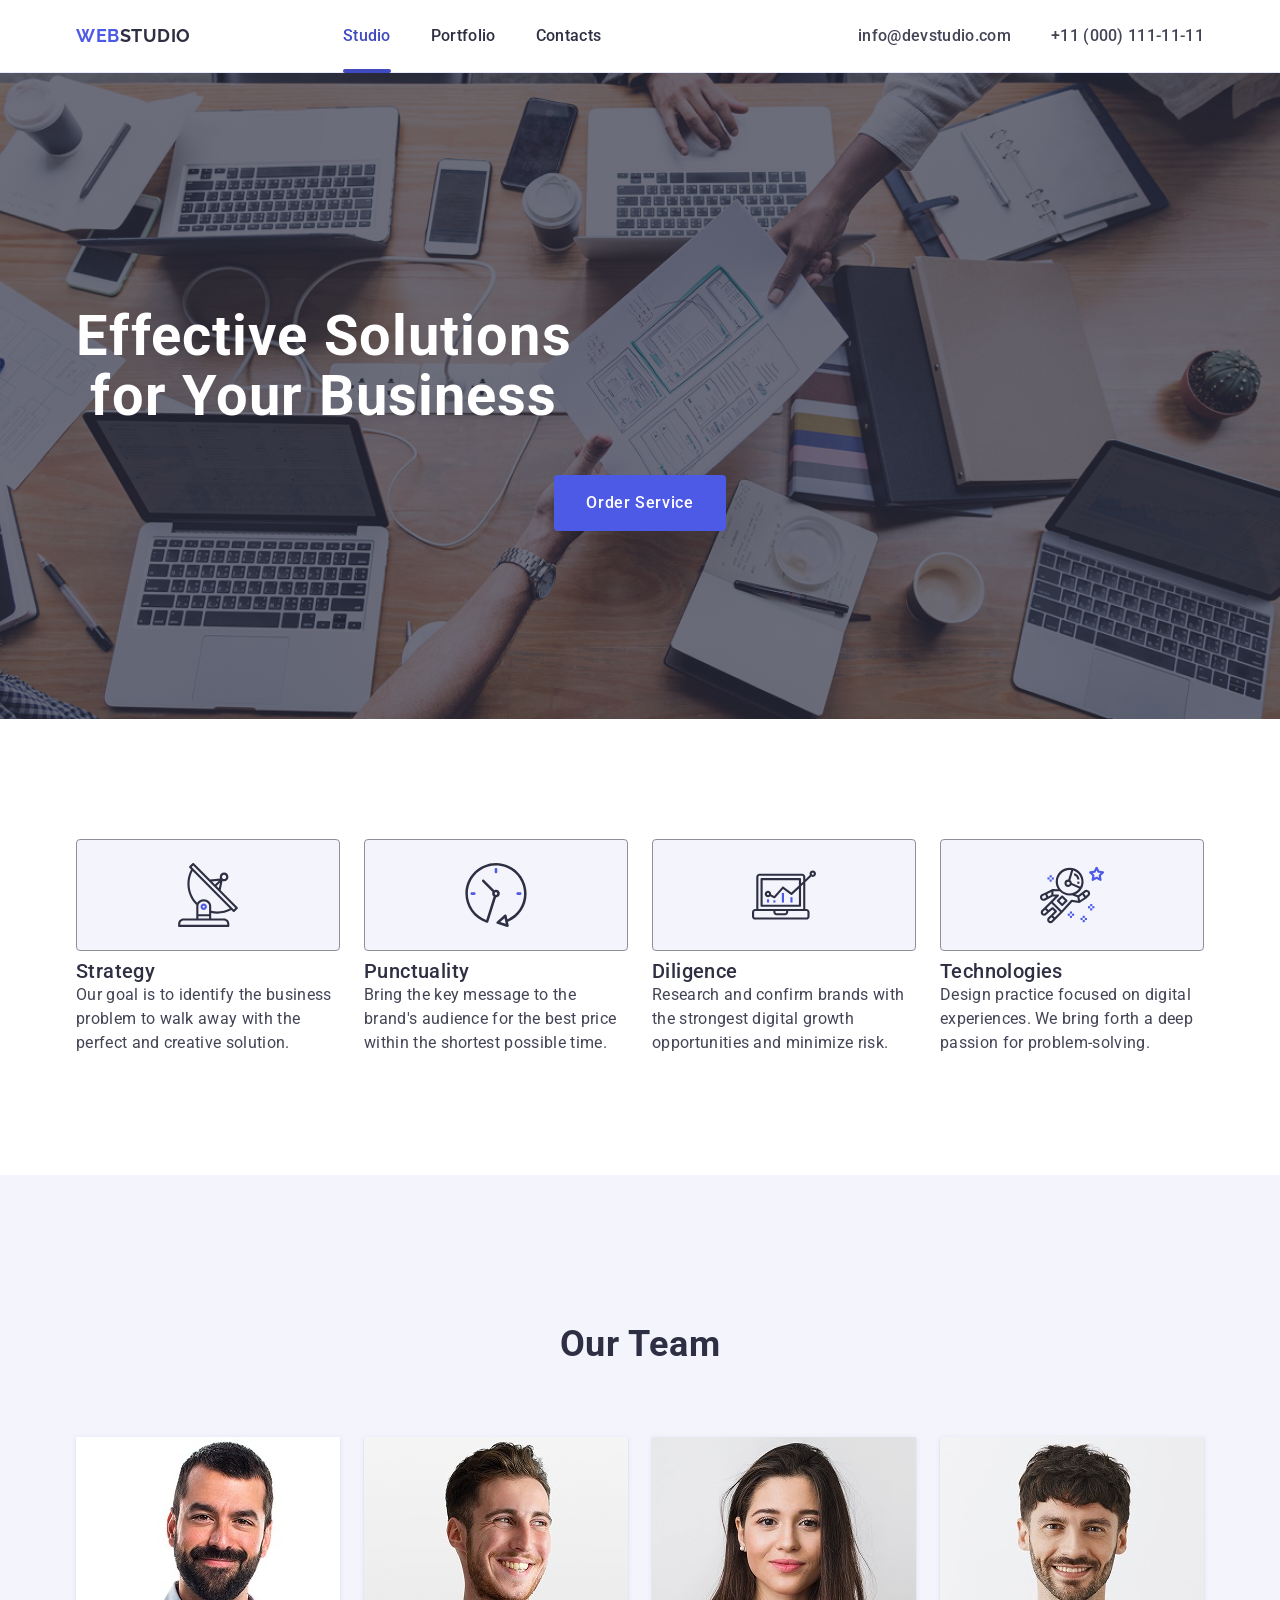
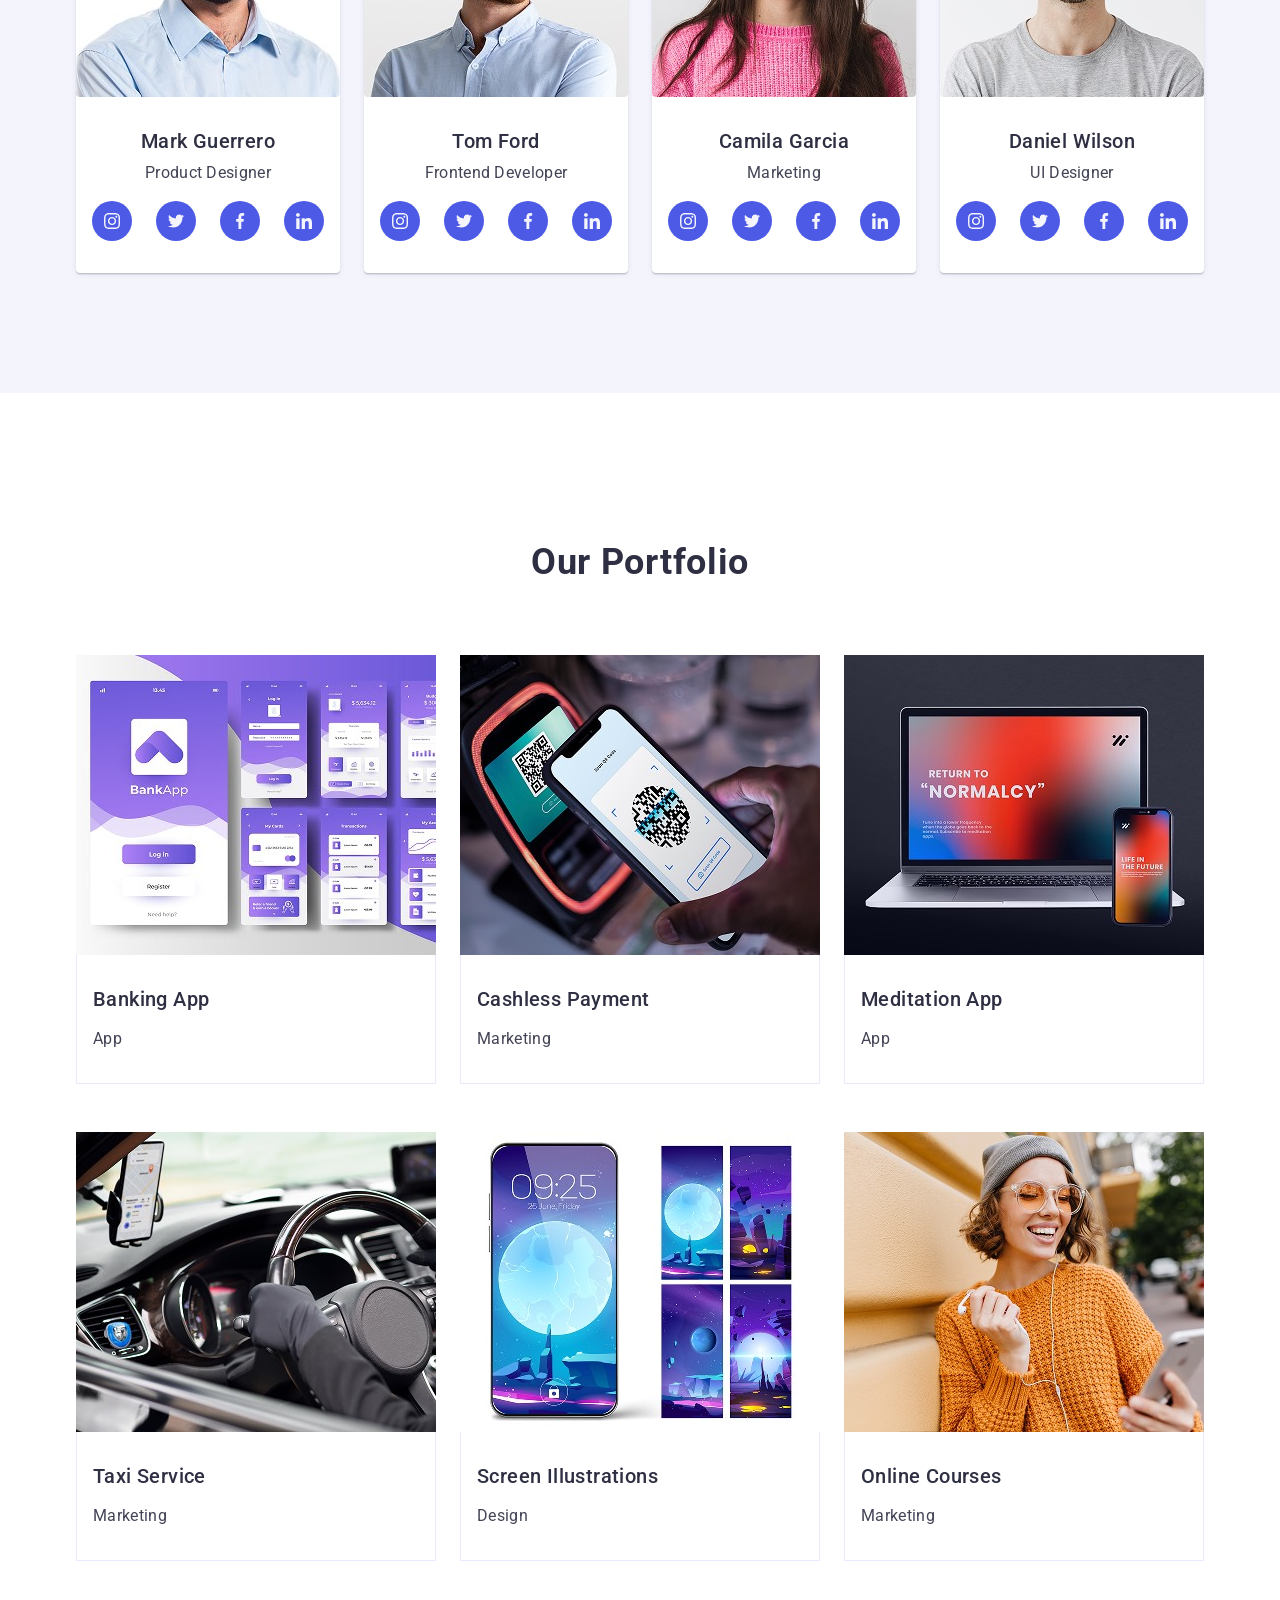
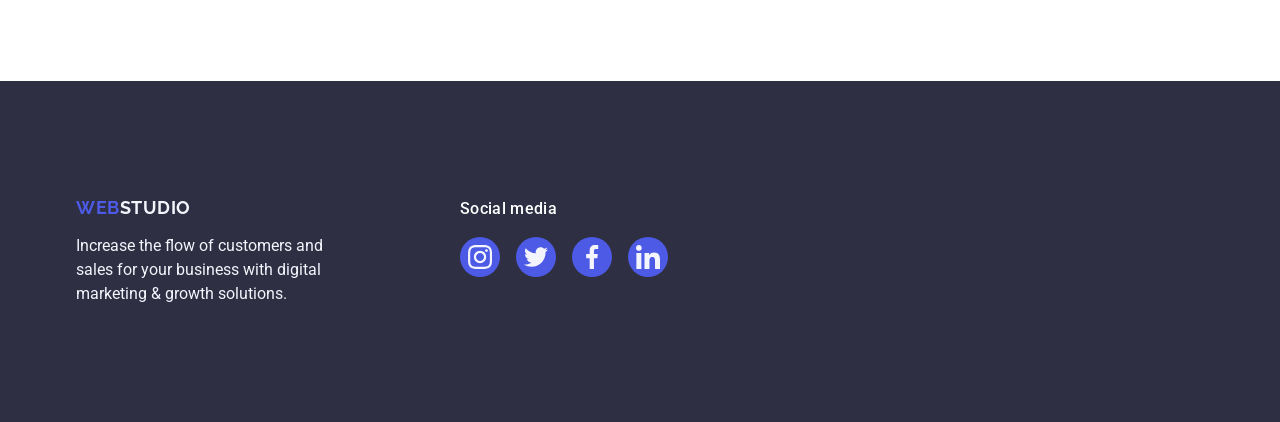
==== index.html @ 5e290912 "add icons" ====
<!DOCTYPE html>
<html lang="en">

<head>
    <meta charset="UTF-8">
    <meta name="viewport" content="width=device-width, initial-scale=1.0">
    <title>Web Studio</title>
    <link rel="preconnect" href="https://fonts.googleapis.com">
    <link rel="preconnect" href="https://fonts.gstatic.com" crossorigin>
    <link href="https://fonts.googleapis.com/css2?family=Raleway:wght@700&family=Roboto:wght@400;500;700&display=swap"
        rel="stylesheet">
    <link rel="stylesheet"
        href="https://cdnjs.cloudflare.com/ajax/libs/modern-normalize/2.0.0/modern-normalize.min.css" />
    <link rel="stylesheet" href="./css/styles.css">
</head>

<body>

    <header class="header">
        <div class="container">
            <nav class="nav">
                <a href="./index.html" class="logo">Web<span class="logo-span-dark">Studio</span></a>
                <ul class="nav-list">
                    <li><a href="./index.html" class="nav-link current">Studio</a></li>
                    <li><a href="#" class="nav-link">Portfolio</a></li>
                    <li><a href="#" class="nav-link">Contacts</a></li>
                </ul>
            </nav>
            <address class="contacts">
                <ul class="contacts-list">
                    <li><a href="mailto:info@devstudio.com" class="contacts-link">info@devstudio.com</a></li>
                    <li><a href="tel:+110001111111" class="contacts-link">+11 (000) 111-11-11</a></li>
                </ul>
            </address>
        </div>
    </header>

    <main>
        <!-- HERO -->
        <section class="hero">
            <div class="container">
                <h1 class="hero-title">Effective Solutions<br>for Your Business</h1>
                <button type="button" class="hero-button">Order Service</button>
            </div>
        </section>

        <!-- FEATURES -->
        <section class="features section">
            <div class="container">
                <h2 class="visually-hidden">Features</h2>
                <ul class="features-list">
                    <li class="features-item">
                        <div class="features-icon-box">
                            <svg class="features-icon" width="64" height="64">
                                <use href="./images/icons.svg#icon-antenna"></use>
                            </svg>
                        </div>
                    
                        <h3 class="feature-title">Strategy</h3>
                        <p class="feature-text">
                            Our goal is to identify the business problem to walk away with the perfect
                            and creative solution.
                        </p>
                    </li>
                    <li class="features-item">
                        <div class="features-icon-box">
                            <svg class="features-icon" width="64" height="64">
                                <use href="./images/icons.svg#icon-clock"></use>
                            </svg>
                        </div>
                        <h3 class="feature-title">Punctuality</h3>
                        <p class="feature-text">Bring the key message to the brand's audience for the best price within
                            the
                            shortest possible time.</p>
                    </li>
                    <li class="features-item">
                        <div class="features-icon-box">
                            <svg class="features-icon" width="64" height="64">
                                <use href="./images/icons.svg#icon-diagram"></use>
                            </svg>
                        </div>
                        <h3 class="feature-title">Diligence</h3>
                        <p class="feature-text">Research and confirm brands with the strongest digital growth
                            opportunities
                            and minimize risk.</p>
                    </li>
                    <li class="features-item">
                        <div class="features-icon-box">
                            <svg class="features-icon" width="64" height="64">
                                <use href="./images/icons.svg#icon-astronaut"></use>
                            </svg>
                        </div>
                        <h3 class="feature-title">Technologies</h3>
                        <p class="feature-text">Design practice focused on digital experiences. We bring forth a deep
                            passion for problem-solving.</p>
                    </li>
                </ul>
            </div>
        </section>

        <!-- TEAM -->
    <section class="team section">
        <div class="container">
            <h2 class="section-title">Our Team</h2>
    
            <ul class="team-list">
                <!-- 1 -->
                <li class="team-item">
                    <img src="./images/img.jpg1.jpg" alt="Mark Guerrero" width="264" class="team-image">
    
                    <div class="team-card-content">
                        <h3 class="feature-title">Mark Guerrero</h3>
                        <p class="feature-text">Product Designer</p>
    
                        <ul class="team-social">
                            <li class="team-social-item">
                                <a href="#" class="social-link">
                                    <svg width="16" height="16" class="social-icon">
                                        <use href="./images/icons.svg#icon-instagram"></use>
                                    </svg>
                                </a>
                            </li>
                            <li class="team-social-item">
                                <a href="#" class="social-link">
                                    <svg width="16" height="16" class="social-icon">
                                        <use href="./images/icons.svg#icon-twitter"></use>
                                    </svg>
                                </a>
                            </li>
                            <li class="team-social-item">
                                <a href="#" class="social-link">
                                    <svg width="16" height="16" class="social-icon">
                                        <use href="./images/icons.svg#icon-facebook"></use>
                                    </svg>
                                </a>
                            </li>
                            <li class="team-social-item">
                                <a href="#" class="social-link">
                                    <svg width="16" height="16" class="social-icon">
                                        <use href="./images/icons.svg#icon-linkedin"></use>
                                    </svg>
                                </a>
                            </li>
                        </ul>
                    </div>
                </li>
    
                <!-- 2 -->
                <li class="team-item">
                    <img src="./images/img.jpg2.jpg" alt="Tom Ford" width="264" class="team-image">
    
                    <div class="team-card-content">
                        <h3 class="feature-title">Tom Ford</h3>
                        <p class="feature-text">Frontend Developer</p>
    
                        <ul class="team-social">
                            <li class="team-social-item">
                                <a href="#" class="social-link">
                                    <svg width="16" height="16" class="social-icon">
                                        <use href="./images/icons.svg#icon-instagram"></use>
                                    </svg>
                                </a>
                            </li>
                            <li class="team-social-item">
                                <a href="#" class="social-link">
                                    <svg width="16" height="16" class="social-icon">
                                        <use href="./images/icons.svg#icon-twitter"></use>
                                    </svg>
                                </a>
                            </li>
                            <li class="team-social-item">
                                <a href="#" class="social-link">
                                    <svg width="16" height="16" class="social-icon">
                                        <use href="./images/icons.svg#icon-facebook"></use>
                                    </svg>
                                </a>
                            </li>
                            <li class="team-social-item">
                                <a href="#" class="social-link">
                                    <svg width="16" height="16" class="social-icon">
                                        <use href="./images/icons.svg#icon-linkedin"></use>
                                    </svg>
                                </a>
                            </li>
                        </ul>
                    </div>
                </li>
    
                <!-- 3 -->
                <li class="team-item">
                    <img src="./images/img.jpg3.jpg" alt="Camila Garcia" width="264" class="team-image">
    
                    <div class="team-card-content">
                        <h3 class="feature-title">Camila Garcia</h3>
                        <p class="feature-text">Marketing</p>
    
                        <ul class="team-social">
                            <li class="team-social-item">
                                <a href="#" class="social-link">
                                    <svg width="16" height="16" class="social-icon">
                                        <use href="./images/icons.svg#icon-instagram"></use>
                                    </svg>
                                </a>
                            </li>
                            <li class="team-social-item">
                                <a href="#" class="social-link">
                                    <svg width="16" height="16" class="social-icon">
                                        <use href="./images/icons.svg#icon-twitter"></use>
                                    </svg>
                                </a>
                            </li>
                            <li class="team-social-item">
                                <a href="#" class="social-link">
                                    <svg width="16" height="16" class="social-icon">
                                        <use href="./images/icons.svg#icon-facebook"></use>
                                    </svg>
                                </a>
                            </li>
                            <li class="team-social-item">
                                <a href="#" class="social-link">
                                    <svg width="16" height="16" class="social-icon">
                                        <use href="./images/icons.svg#icon-linkedin"></use>
                                    </svg>
                                </a>
                            </li>
                        </ul>
                    </div>
                </li>
    
                <!-- 4 -->
                <li class="team-item">
                    <img src="./images/img.jpg4.jpg" alt="Daniel Wilson" width="264" class="team-image">
    
                    <div class="team-card-content">
                        <h3 class="feature-title">Daniel Wilson</h3>
                        <p class="feature-text">UI Designer</p>
    
                        <ul class="team-social">
                            <li class="team-social-item">
                                <a href="#" class="social-link">
                                    <svg width="16" height="16" class="social-icon">
                                        <use href="./images/icons.svg#icon-instagram"></use>
                                    </svg>
                                </a>
                            </li>
                            <li class="team-social-item">
                                <a href="#" class="social-link">
                                    <svg width="16" height="16" class="social-icon">
                                        <use href="./images/icons.svg#icon-twitter"></use>
                                    </svg>
                                </a>
                            </li>
                            <li class="team-social-item">
                                <a href="#" class="social-link">
                                    <svg width="16" height="16" class="social-icon">
                                        <use href="./images/icons.svg#icon-facebook"></use>
                                    </svg>
                                </a>
                            </li>
                            <li class="team-social-item">
                                <a href="#" class="social-link">
                                    <svg width="16" height="16" class="social-icon">
                                        <use href="./images/icons.svg#icon-linkedin"></use>
                                    </svg>
                                </a>
                            </li>
                        </ul>
                    </div>
                </li>
    
            </ul>
        </div>
    </section>



        <!-- PORTFOLIO -->
        <section class="portfolio section">
            <div class="container">
                <h2 class="section-title">Our Portfolio</h2>
                <ul class="portfolio-list">
                    
                    <li class="portfolio-item">
                        <div class="portfolio-wrapper">
                            <img src="./images/portfolio1.jpg" alt="Banking App" width="360" height="300">
                            
                                <p class="overlay">
                                    14 Stylish and User-Friendly App Design Concepts · Task Manager App · Calorie Tracker App · Exotic Fruit
                                    Ecommerce App · Cloud Storage App
                                </p>
                            </div>
                        <div class="portfolio-card-content">
                            <h3 class="feature-title">Banking App</h3>
                            <p class="feature-text">App</p>
                        </div>
                    </li>

                    
                    <li class="portfolio-item">
                        <div class="portfolio-wrapper">
                            <img src="./images/portfolio2.jpg" alt="Cashless Payment" width="360" height="300">
                            <p class="overlay">
                                14 Stylish and User-Friendly App Design Concepts · Task Manager App · Calorie Tracker App · Exotic Fruit
                                Ecommerce App · Cloud Storage App
                            </p>
                            </div>
                        <div class="portfolio-card-content">
                            <h3 class="feature-title">Cashless Payment</h3>
                            <p class="feature-text">Marketing</p>
                        </div>
                    </li>

                    <li class="portfolio-item">
                        <div class="portfolio-wrapper">
                            <img src="./images/portfolio3.jpg" alt="Meditation App" width="360" height="300">
                            <p class="overlay">
                                14 Stylish and User-Friendly App Design Concepts · Task Manager App · Calorie Tracker App · Exotic Fruit
                                Ecommerce App · Cloud Storage App
                            </p>
                            </div>
                        <div class="portfolio-card-content">
                            <h3 class="feature-title">Meditation App</h3>
                            <p class="feature-text">App</p>
                        </div>
                    </li>


                    <li class="portfolio-item">
                        <div class="portfolio-wrapper">
                            <img src="./images/portfolio4.jpg" alt="Taxi Service" width="360" height="300">
                            <p class="overlay">
                                    14 Stylish and User-Friendly App Design Concepts · Task Manager App · Calorie Tracker App · Exotic Fruit
                                    Ecommerce App · Cloud Storage App
                                </p>
                            </div>
                        <div class="portfolio-card-content">
                            <h3 class="feature-title">Taxi Service</h3>
                            <p class="feature-text">Marketing</p>
                        </div>
                    </li>
                    
                    <li class="portfolio-item">
                        <div class="portfolio-wrapper">
                            <img src="./images/portfolio5.jpg" alt="Screen Illustrations" width="360" height="300">
                            <p class="overlay">
                                    14 Stylish and User-Friendly App Design Concepts · Task Manager App · Calorie Tracker App · Exotic Fruit
                                    Ecommerce App · Cloud Storage App
                                </p>
                            </div>
                        <div class="portfolio-card-content">
                            <h3 class="feature-title">Screen Illustrations</h3>
                            <p class="feature-text">Design</p>
                        </div>
                    </li>

                    <li class="portfolio-item">
                        <div class="portfolio-wrapper">
                            <img src="./images/portfolio6.jpg" alt="Online Courses" width="360" height="300">
                            <p class="overlay">
                                14 Stylish and User-Friendly App Design Concepts · Task Manager App · Calorie Tracker App · Exotic Fruit
                                Ecommerce App · Cloud Storage App
                            </p>
                            </div>
                        <div class="portfolio-card-content">
                            <h3 class="feature-title">Online Courses</h3>
                            <p class="feature-text">Marketing</p>
                        </div>
                    </li>
                </ul>
            </div>
        </section>
    </main>

<footer class="footer">
    <div class="container footer-container">

        <!-- Left block -->
        <div class="footer-left">
            <a href="./index.html" class="footer-logo">
                Web<span class="footer-logo-span">Studio</span>
            </a>
            <p class="footer-text">
                Increase the flow of customers and sales for your business with digital
                marketing & growth solutions.
            </p>
        </div>

        <!-- Right block -->
        <div class="footer-right">
            <p class="footer-social-title">Social media</p>
            <ul class="footer-social-list">
                <li class="footer-social-item">
                    <a href="#" class="footer-social-link">
                        <svg class="footer-social-icon" width="24" height="24">
                            <use href="./images/icons.svg#icon-instagram"></use>
                        </svg>
                    </a>
                </li>
                <li class="footer-social-item">
                    <a href="#" class="footer-social-link">
                        <svg class="footer-social-icon" width="24" height="24">
                            <use href="./images/icons.svg#icon-twitter"></use>
                        </svg>
                    </a>
                </li>
                <li class="footer-social-item">
                    <a href="#" class="footer-social-link">
                        <svg class="footer-social-icon" width="24" height="24">
                            <use href="./images/icons.svg#icon-facebook"></use>
                        </svg>
                    </a>
                </li>
                <li class="footer-social-item">
                    <a href="#" class="footer-social-link">
                        <svg class="footer-social-icon" width="24" height="24">
                            <use href="./images/icons.svg#icon-linkedin"></use>
                        </svg>
                    </a>
                </li>
            </ul>
        </div>

    </div>
</footer>

</body>

</html>
---- css/styles.css ----
body {
    font-family: "Roboto", sans-serif;
    color: #434455;
    background-color: #ffffff;
}

img {
    display: block;
}

/* ПАТТЕРН ДЛЯ ПРИХОВАННЯ */
.visually-hidden {
    position: absolute;
    width: 1px;
    height: 1px;
    margin: -1px;
    border: 0;
    padding: 0;
    white-space: nowrap;
    clip: rect(0 0 0 0);
    clip-path: inset(100%);
    overflow: hidden;
}

/* CONTAINER */
.container {
    max-width: 1158px;
    padding-left: 15px;
    padding-right: 15px;
    margin-left: auto;
    margin-right: auto;
}

/* HEADER */
.header {
    background-color: #ffffff;
    border-bottom: 1px solid #e7e9fc;
    box-shadow: 0 2px 1px 0 rgba(46, 47, 66, 0.08), 0 1px 1px 0 rgba(46, 47, 66, 0.16), 0 1px 6px 0 rgba(46, 47, 66, 0.08);

}

.header .container {
    display: flex;
    align-items: center;
}

.header .logo {
    margin-right: 76px;
}

/* Лого з меню */
.nav {
    display: flex;
    align-items: center;
    gap: 76px;
}

/* Меню */
.nav-list {
    display: flex;
    gap: 40px;
    list-style: none;
    margin: 0;
    padding: 0;
}


/* Контакти праворуч */
.contacts {
    margin-left: auto;
}

.contacts-list {
    display: flex;
    gap: 40px;
    list-style: none;
    margin: 0;
    padding: 0;
}

/* Посилання */
.nav-link,
.contacts-link {
    display: inline-block;
    padding: 24px 0;
    font-weight: 500;
    font-size: 16px;
    color: #2e2f42;
}

.contacts-link {
    color: #434455;
}

.nav-link:hover,
.nav-link:focus,
.contacts-link:hover,
.contacts-link:focus,
.nav-link.current {
    color: #404bbf;
}

/* FOOTER */
.footer {
    background-color: #2e2f42;
    padding: 100px 0;
}

.footer-container {
    display: flex;
    align-items: baseline;
}

/* LEFT BLOCK */
.footer-left {
    margin-right: 120px;
}

.footer-logo {
    font-family: "Raleway", sans-serif;
    font-weight: 700;
    font-size: 18px;
    line-height: 1.17;
    letter-spacing: 0.03em;
    text-transform: uppercase;
    color: #4d5ae5;
    text-decoration: none;
    display: inline-block;
    /*margin-bottom: 16px;*/
}

.footer-logo-span {
    color: #f4f4fd;
}

.footer-text {
    font-size: 16px;
    line-height: 1.5;
    color: #f4f4fd;
    max-width: 264px;
}

/* RIGHT BLOCK */
.footer-social-title {
    font-size: 16px;
    font-weight: 500;
    line-height: 1.5;
    letter-spacing: 0.02em;
    color: #ffffff;
    margin-bottom: 16px;
}

.footer-social-list {
    display: flex;
    gap: 16px;
    list-style: none;
    padding: 0;
    margin: 0;
}

.footer-social-item {
    width: 40px;
    height: 40px;
}

.footer-social-link {
    width: 100%;
    height: 100%;
    background-color: #4d5ae5;
    border-radius: 50%;
    display: flex;
    align-items: center;
    justify-content: center;
    transition: background-color 250ms cubic-bezier(0.4, 0, 0.2, 1);
}

.footer-social-link:hover,
.footer-social-link:focus {
    background-color: #31d0aa;
}

.footer-social-icon {
    fill: #f4f4fd;
}

/* LOGO */
.logo {
    font-family: "Raleway", sans-serif;
    font-weight: 700;
    font-size: 18px;
    line-height: 1.17;
    letter-spacing: 0.03em;
    text-transform: uppercase;
    color: #4d5ae5;
    text-decoration: none;
}

.logo-span-dark {
    color: #2e2f42;
}

.logo-span-light {
    color: #f4f4fd;
}

/* NAV */
.nav-link {
    font-weight: 500;
    font-size: 16px;
    line-height: 1.5;
    letter-spacing: 0.02em;
    color: #2e2f42;
    text-decoration: none;

    transition: color 250ms cubic-bezier(0.4, 0, 0.2, 1);
}

.nav-link.current{
position: relative;
}

.nav-link.current::after {
content: '';
position: absolute;
left: 0;
bottom: -1px;
width: 100%;
height: 4px;
border-radius: 2px;

background-color: #404BBF;
}


/* CONTACTS */
.contacts {
    font-style: normal;
}

.contacts-link {
    font-size: 16px;
    line-height: 1.5;
    letter-spacing: 0.02em;
    color: #434455;
    text-decoration: none;
    transition: color 250ms cubic-bezier(0.4, 0, 0.2, 1);
}

.contacts-link:hover,
.contacts-link:focus {
    color: #404bbf;
}

/* SECTION TITLES */
.section-title {
    font-size: 36px;
    line-height: 1.11;
    text-align: center;
    letter-spacing: 0.02em;
    text-transform: capitalize;
    color: #2e2f42;
}

/* TEAM */
.team {
    background-color: #f4f4fd;
}

.team-item {
    background-color: #ffffff;
}

/* HERO SECTION */
.hero {
    background-color: #2e2f42;

    max-width: 1440px;
    /* ✔️ обмеження фону */
    margin: 0 auto;
    /* ✔️ по центру */

    padding: 188px 0;

    background-image:
        linear-gradient(rgba(46, 47, 66, 0.7),
            rgba(46, 47, 66, 0.7)),
        url("../images/hero-bg.jpg/herobg.jpg");

    background-repeat: no-repeat;
    background-position: center;
    background-size: cover;

    text-align: center;
}


.hero-title {
    font-size: 56px;
    line-height: 1.07;
    letter-spacing: 0.02em;
    color: #ffffff;
    margin-bottom: 48px;
    max-width: 496px;
}

.hero-button {
    display: block;
    height: 56px;
    min-width: 169px;
    border-radius: 4px;
    margin-left: auto;
    margin-right: auto;
    align-items: flex-start;
    gap: 10px;
    padding: 16px 32px;
    background-color: #4d5ae5;
    color: #ffffff;
    font-family: "Roboto", sans-serif;
    font-weight: 500;
    font-size: 16px;
    line-height: 1.5;
    letter-spacing: 0.04em;
    border: none;
    cursor: pointer;
    /*transition: background-color 0.3s ease;   ??????*/ 
    transition:background-color 250ms cubic-bezier(0.4, 0, 0.2, 1);
}

.hero-button:hover,
.hero-button:focus {
    background-color: #404bbf;
}

/* FEATURES SECTION */
.features.section {
    padding-top: 120px;
    padding-bottom: 120px;
}

.features-list {
    display: flex;
    flex-wrap: wrap;
    gap: 24px;
    list-style: none;
    margin: 0;
    padding: 0;
}

/*
.features-list .features-item:first-child {
width: calc((100% - 72px)/4);
} 

.features-item {
    flex: 1 1 calc((100% - 90px)/4);
    box-sizing: border-box;
}
*/ 

.feature-title {
    font-weight: 500;
    font-size: 20px;
    line-height: 1.2;
    letter-spacing: 0.02em;
    color: #2e2f42;
    margin-bottom: 8px;
}

.feature-text {
    font-size: 16px;
    line-height: 1.5;
    letter-spacing: 0.02em;
    color: #434455;
}

.features-icon-box {
    width: 264px;
    height: 112px;

    display: flex;
    align-items: center;
    justify-content: center;

    margin-bottom: 8px;

    border-radius: 4px;
    border: 1px solid #8e8f99;
    background-color: #f4f4fd;
}

.features-icon {
    width: 64px;
    height: 64px;
    fill: currentColor;
}

.features-item {
    width: 264px;
}

/* TEAM SECTION */ 
.team.section {
    padding-top: 120px;
    padding-bottom: 120px;
    text-align: center;
    background-color: #f4f4fd;
}

.team .section-title {
    margin-bottom: 72px;
    /* від заголовка до карток */
}

/* Список командних карток */
.team-list {
    display: flex;
    flex-wrap: wrap;
    gap: 24px;
    /* відстань між картками */
    justify-content: center;
    list-style: none;
    margin: 0;
    padding: 0;
}

/* Окрема картка */
.team-item {
    display: inline-flex;
    flex-direction: column;
    justify-content: center;
    align-items: center;
    /* відстань до низу картки */
    background-color: #ffffff;
    border-radius: 0 0 4px 4px;
    box-sizing: border-box;
    box-shadow: 0px 2px 1px rgba(46, 47, 66, 0.08),
        0px 1px 1px rgba(46, 47, 66, 0.16),
        0px 1px 6px rgba(46, 47, 66, 0.08);
}

/* Фото */
.team-item img {
    display: block;
    width: 100%;
    border-radius: 0 0 4px 4px;
}

/* Контейнер тексту */
.team-card-content {
    display: flex;
    flex-direction: column;
    gap: 8px;
    /* від заголовка до тексту і тексту до іконок */
    text-align: center;
}

/* Заголовок картки */
.feature-title {
    font-size: 20px;
    font-weight: 500;
    line-height: 1.2;
    letter-spacing: 0.02em;
    color: #2e2f42;
    margin: 0;
}

/* Текст картки */
.feature-text {
    font-size: 16px;
    line-height: 1.5;
    color: #434455;
    margin: 0;
}

/* Соціальні іконки */
.team-social {
    display: flex;
    justify-content: center;
    gap: 24px;
    /* відстань між кружечками */
}

/* Кружечки з іконками */
.icon-circle {
    width: 40px;
    height: 40px;
    background-color: #4D5AE5;
    display: flex;
    justify-content: center;
    align-items: center;
    border-radius: 50%;
    transition: background-color 250ms cubic-bezier(0.4, 0, 0.2, 1);
}

.icon-circle svg {
    width: 16px;
    height: 16px;
    fill: #F4F4FD;
    transition: fill 250ms cubic-bezier(0.4, 0, 0.2, 1);
}

.social-icon:hover .icon-circle,
.social-icon:focus .icon-circle {
    background-color: #404BBF;
}
/*.social-icon:hover .icon-circle svg {
    fill: #F4F4FD;
}
    /* колір іконки при ховері */


/* PORTFOLIO SECTION */
.portfolio.section {
    padding-top: 120px;
    padding-bottom: 120px;
    text-align: center;
}

.portfolio.section .section-title {
    margin-bottom: 72px;
}

/* Список карток */
.portfolio-list {
    display: flex;
    flex-wrap: wrap;
    gap: 48px 24px;
    list-style: none;
    margin: 0;
    padding: 0;
    justify-content: flex-start;
}

/* Картка */
.portfolio-item {
    flex: 0 0 calc((100% - 48px) / 3);
    box-sizing: border-box;
    background-color: #ffffff;
    display: flex;
    flex-direction: column;
    transition: box-shadow 250ms cubic-bezier(0.4, 0, 0.2, 1);
}

.portfolio-item:hover {
    box-shadow: 0px 2px 1px rgba(46, 47, 66, 0.08),
        0px 1px 1px rgba(46, 47, 66, 0.16),
        0px 1px 6px rgba(46, 47, 66, 0.08);
}

/* Картинка всередині картки */
.portfolio-item img {
    width: 360px;
    height: 300px;
    display: block;
    flex-shrink: 0;
}


/* Контент під картинкою */
.portfolio-card-content {
    display: flex;
    flex-direction: column;
    justify-content: center;
    align-items: flex-start;
    padding: 32px 16px;
    gap: 8px;
    border-left: 1px solid #E7E9FC;
    border-right: 1px solid #E7E9FC;
    border-bottom: 1px solid #E7E9FC;
    background-color: white;
}

.portfolio-item .feature-title {
    margin-bottom: 8px;
}

.portfolio-item .feature-text {
    margin: 0;
    font-size: 16px;
    line-height: 1.5;
    color: #434455;
}

/* Обгортка картинки для overlay */
.portfolio-wrapper {
    position: relative;
    overflow: hidden;
}

/* Overlay поверх картинки */
.overlay {
    position: absolute;
    top: 0;
    left: 0;
    width: 100%;
    height: 100%;

    margin: 0;
   

    padding: 40px 32px;
    background-color: #4D5AE5;
    color: #F4F4FD;

    font-size: 16px;
    line-height: 1.5;
    letter-spacing: 0.02em;

    transform: translateY(100%);
    transition: transform 250ms cubic-bezier(0.4, 0, 0.2, 1);
}

/* Внутрішній текст overlay 
.overlay-text {
    padding: 40px 32px;
    color: #F4F4FD;
    font-size: 16px;
    line-height: 1.5;
    letter-spacing: 0.02em;
} */

/* Hover на картці - overlay виїжджає */
.portfolio-item:hover .overlay {
    transform: translateY(0);
}

/*
.footer a.logo {
    display: inline-block;
    margin-bottom: 16px;
}
    */
   /* ======================== */
/* ======================= */
/* TEAM SECTION */
.team.section {
    padding-top: 120px;
    padding-bottom: 120px;
    text-align: center;
}

.team .section-title {
    margin-bottom: 72px;
}

.team-list {
    display: flex;
    flex-wrap: wrap;
    gap: 24px;
    list-style: none;
    margin: 0;
    padding: 0;
    justify-content: center;
}

.team-item {
    flex: 1 1 calc((100% - 72px)/4);
    box-sizing: border-box;
    background-color: #ffffff;
    text-align: center;
    border-radius: 0 0 4px 4px;
    box-shadow:
        0px 1px 6px rgba(46, 47, 66, 0.08),
        0px 1px 1px rgba(46, 47, 66, 0.16),
        0px 2px 1px rgba(46, 47, 66, 0.08);
}

.team-card-content {
    padding-top: 32px;
    /* від фото до тексту */
    padding-bottom: 32px;
    /* від соцмереж до низу картки */
}

/* Контейнер для іконок соцмереж */
.team-social {
    display: flex;
    justify-content: center;
    gap: 24px;
    margin-top: 8px;
    /* від тексту до іконок */
    padding: 0;
    list-style: none;
}

/* Кружечки з іконками */
.social-link {
    width: 40px;
    height: 40px;
    background-color: #4D5AE5;
    display: flex;
    justify-content: center;
    align-items: center;
    border-radius: 50%;
    transition: background-color 250ms cubic-bezier(0.4, 0, 0.2, 1);
}

/* Hover/focus для кружечків */
.social-link:hover,
.social-link:focus {
    background-color: #404BBF;
}

/* Іконки всередині кружечків */
.social-icon {
    width: 16px;
    height: 16px;
    fill: #F4F4FD;
    transition: fill 250ms cubic-bezier(0.4, 0, 0.2, 1);
}
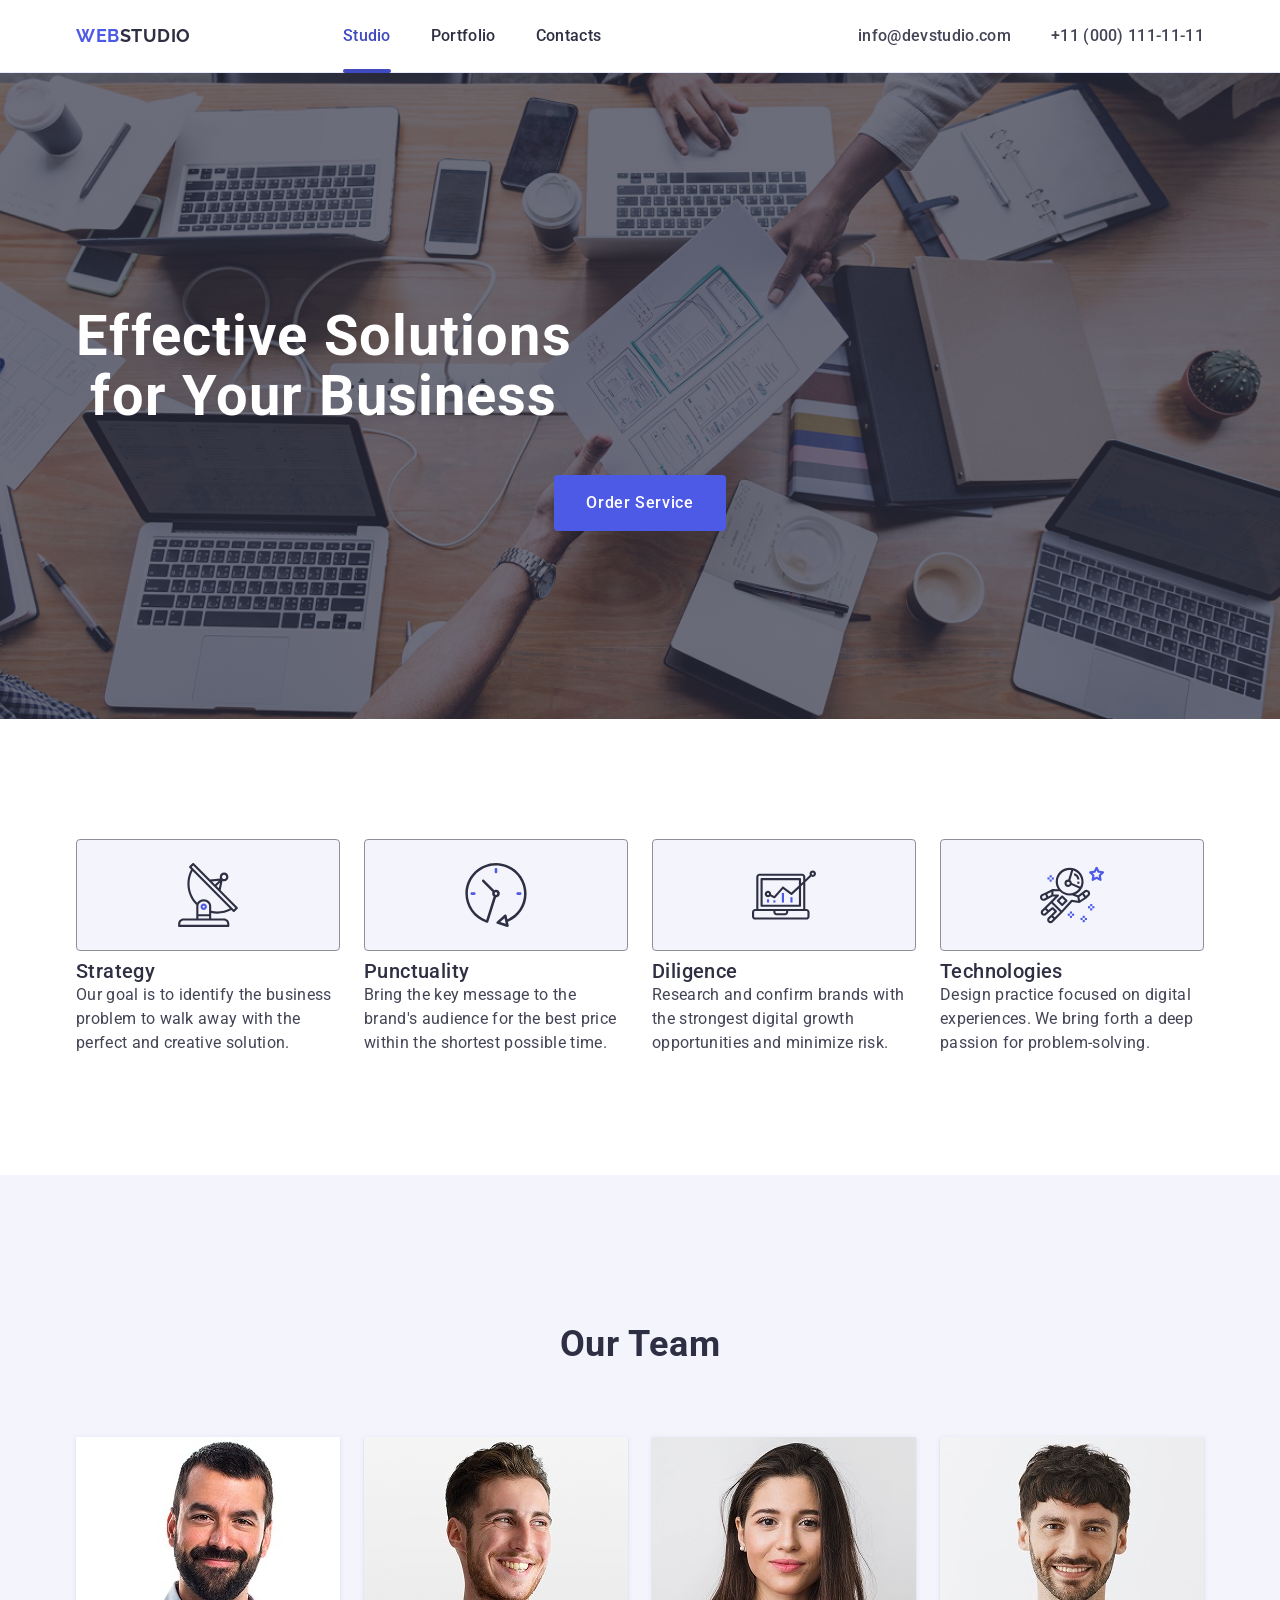
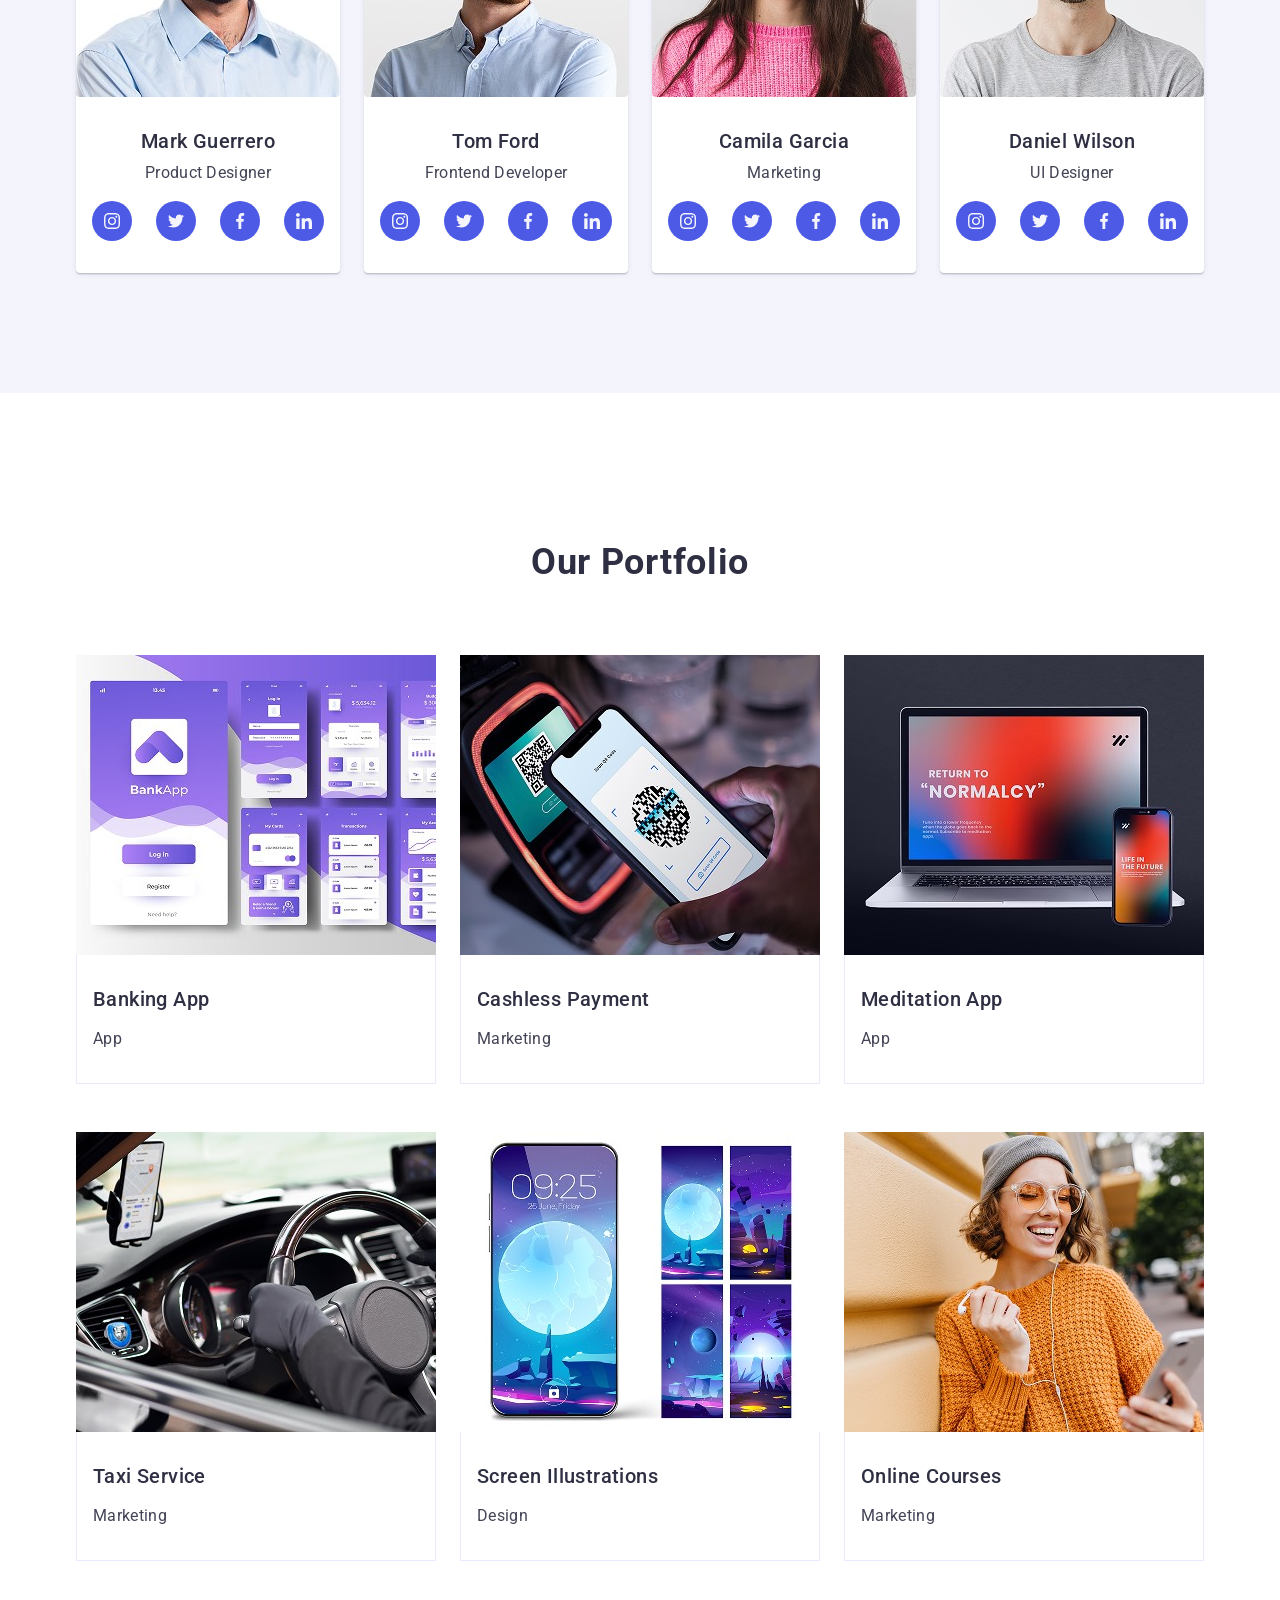
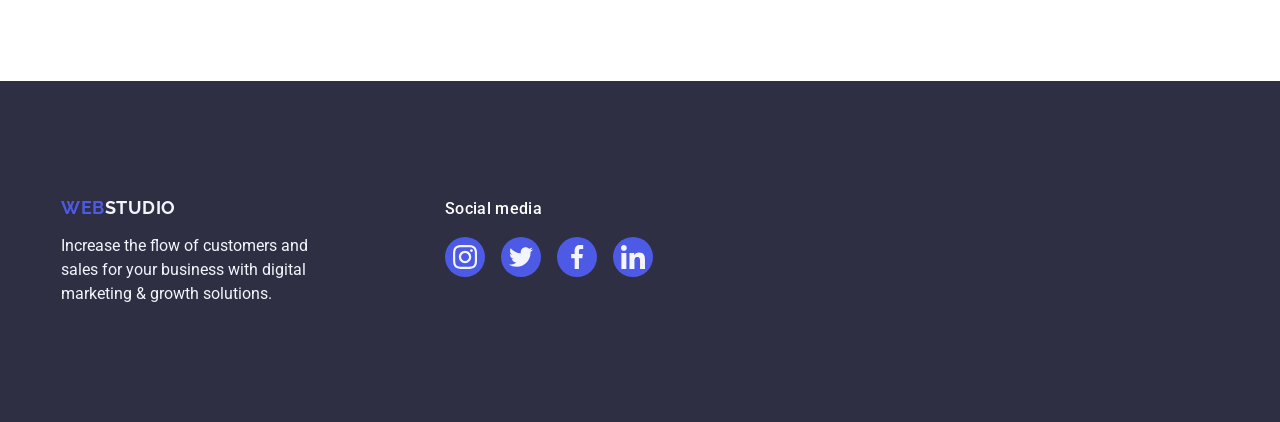
==== commit 728d7eac: "add icons" ====
--- a/index.html
+++ b/index.html
@@ -372,20 +372,19 @@
     </main>
 
 <footer class="footer">
-    <div class="container footer-container">
-
-        <!-- Left block -->
+    <div class="footer-container">
+
+        <!-- Лівий блок: логотип + параграф -->
         <div class="footer-left">
             <a href="./index.html" class="footer-logo">
                 Web<span class="footer-logo-span">Studio</span>
             </a>
             <p class="footer-text">
-                Increase the flow of customers and sales for your business with digital
-                marketing & growth solutions.
+                Increase the flow of customers and sales for your business with digital marketing & growth solutions.
             </p>
         </div>
 
-        <!-- Right block -->
+        <!-- Правий блок: соцмережі -->
         <div class="footer-right">
             <p class="footer-social-title">Social media</p>
             <ul class="footer-social-list">
--- a/css/styles.css
+++ b/css/styles.css
@@ -107,10 +107,16 @@
 }
 
 .footer-container {
+    max-width: 1158px;
+    
+    margin-left: auto;
+  
+    margin-right: auto;
+
     display: flex;
     align-items: baseline;
-}
-
+    
+}
 /* LEFT BLOCK */
 .footer-left {
     margin-right: 120px;
@@ -138,6 +144,8 @@
     line-height: 1.5;
     color: #f4f4fd;
     max-width: 264px;
+    margin-bottom: 16px;
+    
 }
 
 /* RIGHT BLOCK */
@@ -181,6 +189,10 @@
 
 .footer-social-icon {
     fill: #f4f4fd;
+}
+.footer-text-wrapper {
+    margin-bottom: 16px;
+    /* відступ між параграфом і нижнім краєм блоку */
 }
 
 /* LOGO */
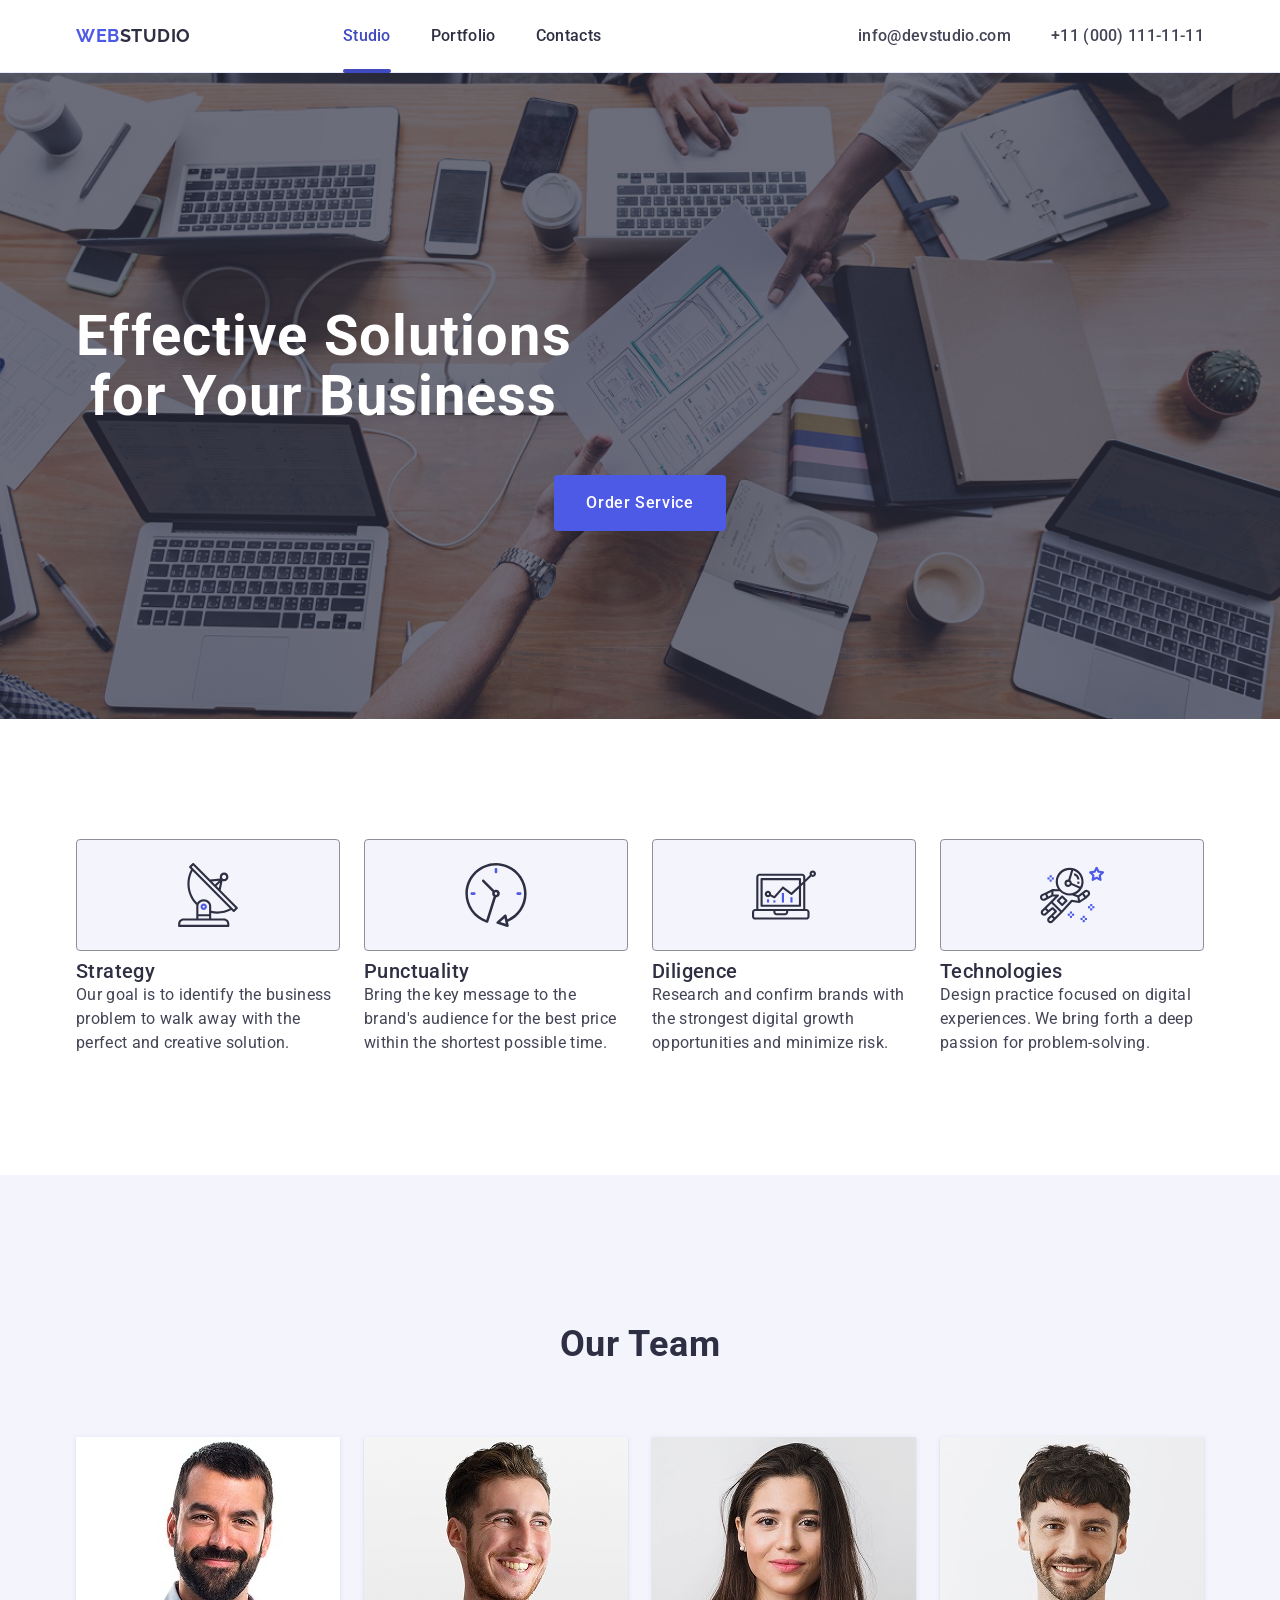
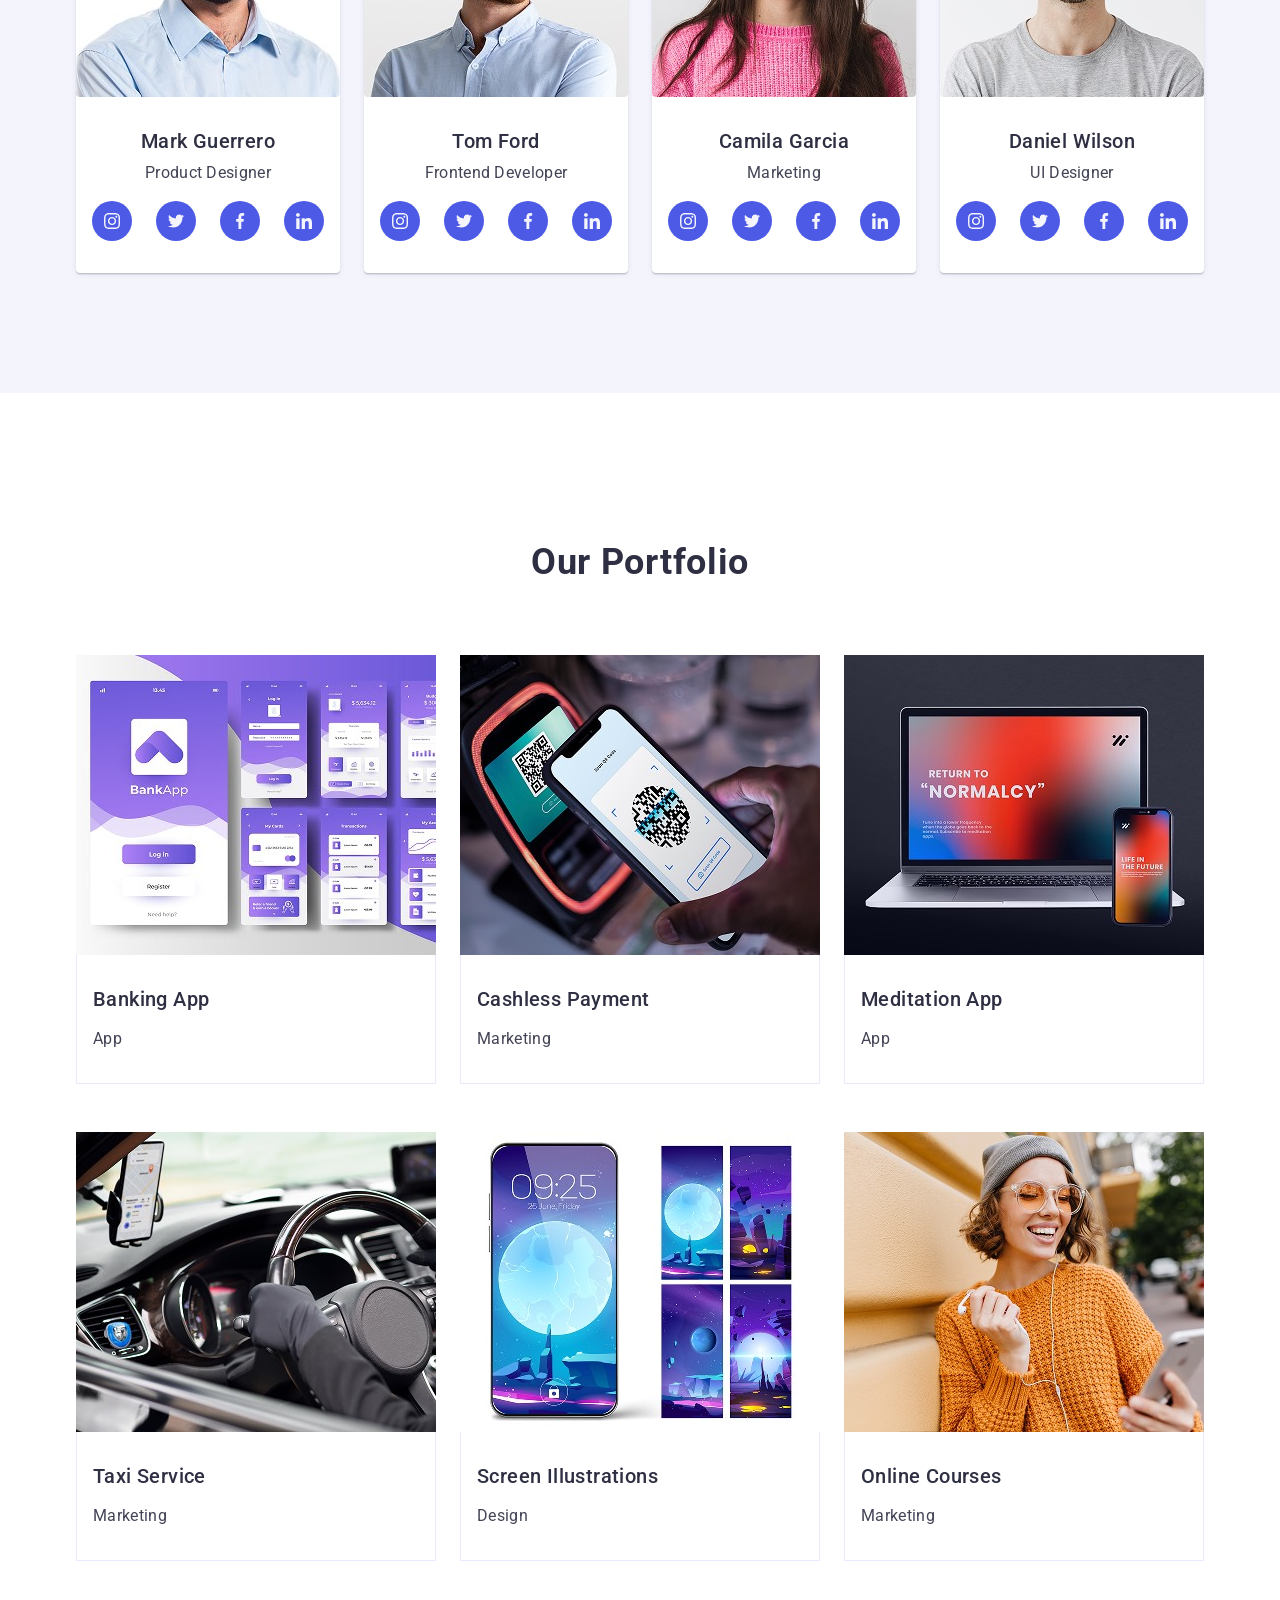
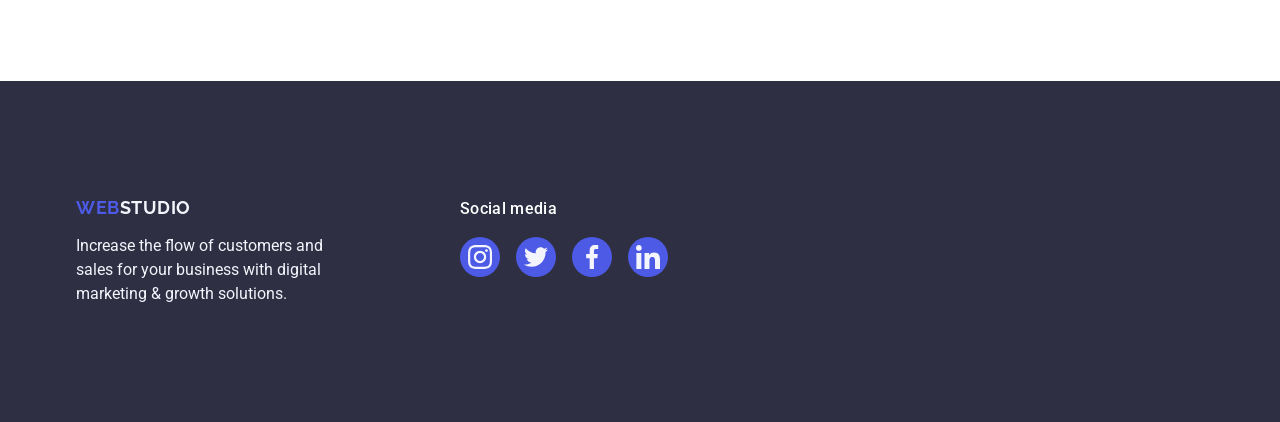
==== commit 79fc51c8: "add icons" ====
--- a/index.html
+++ b/index.html
@@ -372,53 +372,33 @@
     </main>
 
 <footer class="footer">
-    <div class="footer-container">
-
-        <!-- Лівий блок: логотип + параграф -->
-        <div class="footer-left">
-            <a href="./index.html" class="footer-logo">
-                Web<span class="footer-logo-span">Studio</span>
-            </a>
-            <p class="footer-text">
-                Increase the flow of customers and sales for your business with digital marketing & growth solutions.
-            </p>
-        </div>
-
-        <!-- Правий блок: соцмережі -->
+    <div class="container footer-container"> <!-- Left block -->
+        <div class="footer-left"> <a href="./index.html" class="footer-logo"> Web<span
+                    class="footer-logo-span">Studio</span> </a>
+            <p class="footer-text"> Increase the flow of customers and sales for your business with digital marketing &
+                growth solutions. </p>
+        </div> <!-- Right block -->
         <div class="footer-right">
             <p class="footer-social-title">Social media</p>
             <ul class="footer-social-list">
-                <li class="footer-social-item">
-                    <a href="#" class="footer-social-link">
-                        <svg class="footer-social-icon" width="24" height="24">
+                <li class="footer-social-item"> <a href="#" class="footer-social-link"> <svg class="footer-social-icon"
+                            width="24" height="24">
                             <use href="./images/icons.svg#icon-instagram"></use>
-                        </svg>
-                    </a>
-                </li>
-                <li class="footer-social-item">
-                    <a href="#" class="footer-social-link">
-                        <svg class="footer-social-icon" width="24" height="24">
+                        </svg> </a> </li>
+                <li class="footer-social-item"> <a href="#" class="footer-social-link"> <svg class="footer-social-icon"
+                            width="24" height="24">
                             <use href="./images/icons.svg#icon-twitter"></use>
-                        </svg>
-                    </a>
-                </li>
-                <li class="footer-social-item">
-                    <a href="#" class="footer-social-link">
-                        <svg class="footer-social-icon" width="24" height="24">
+                        </svg> </a> </li>
+                <li class="footer-social-item"> <a href="#" class="footer-social-link"> <svg class="footer-social-icon"
+                            width="24" height="24">
                             <use href="./images/icons.svg#icon-facebook"></use>
-                        </svg>
-                    </a>
-                </li>
-                <li class="footer-social-item">
-                    <a href="#" class="footer-social-link">
-                        <svg class="footer-social-icon" width="24" height="24">
+                        </svg> </a> </li>
+                <li class="footer-social-item"> <a href="#" class="footer-social-link"> <svg class="footer-social-icon"
+                            width="24" height="24">
                             <use href="./images/icons.svg#icon-linkedin"></use>
-                        </svg>
-                    </a>
-                </li>
+                        </svg> </a> </li>
             </ul>
         </div>
-
     </div>
 </footer>
 
--- a/css/styles.css
+++ b/css/styles.css
@@ -36,7 +36,6 @@
     background-color: #ffffff;
     border-bottom: 1px solid #e7e9fc;
     box-shadow: 0 2px 1px 0 rgba(46, 47, 66, 0.08), 0 1px 1px 0 rgba(46, 47, 66, 0.16), 0 1px 6px 0 rgba(46, 47, 66, 0.08);
-
 }
 
 .header .container {
@@ -63,7 +62,6 @@
     margin: 0;
     padding: 0;
 }
-
 
 /* Контакти праворуч */
 .contacts {
@@ -107,16 +105,10 @@
 }
 
 .footer-container {
-    max-width: 1158px;
-    
-    margin-left: auto;
-  
-    margin-right: auto;
-
     display: flex;
     align-items: baseline;
-    
-}
+}
+
 /* LEFT BLOCK */
 .footer-left {
     margin-right: 120px;
@@ -144,8 +136,6 @@
     line-height: 1.5;
     color: #f4f4fd;
     max-width: 264px;
-    margin-bottom: 16px;
-    
 }
 
 /* RIGHT BLOCK */
@@ -189,10 +179,6 @@
 
 .footer-social-icon {
     fill: #f4f4fd;
-}
-.footer-text-wrapper {
-    margin-bottom: 16px;
-    /* відступ між параграфом і нижнім краєм блоку */
 }
 
 /* LOGO */
@@ -223,26 +209,23 @@
     letter-spacing: 0.02em;
     color: #2e2f42;
     text-decoration: none;
-
     transition: color 250ms cubic-bezier(0.4, 0, 0.2, 1);
 }
 
-.nav-link.current{
-position: relative;
+.nav-link.current {
+    position: relative;
 }
 
 .nav-link.current::after {
-content: '';
-position: absolute;
-left: 0;
-bottom: -1px;
-width: 100%;
-height: 4px;
-border-radius: 2px;
-
-background-color: #404BBF;
-}
-
+    content: '';
+    position: absolute;
+    left: 0;
+    bottom: -1px;
+    width: 100%;
+    height: 4px;
+    border-radius: 2px;
+    background-color: #404BBF;
+}
 
 /* CONTACTS */
 .contacts {
@@ -285,26 +268,17 @@
 /* HERO SECTION */
 .hero {
     background-color: #2e2f42;
-
     max-width: 1440px;
     /* ✔️ обмеження фону */
     margin: 0 auto;
     /* ✔️ по центру */
-
     padding: 188px 0;
-
-    background-image:
-        linear-gradient(rgba(46, 47, 66, 0.7),
-            rgba(46, 47, 66, 0.7)),
-        url("../images/hero-bg.jpg/herobg.jpg");
-
+    background-image: linear-gradient(rgba(46, 47, 66, 0.7), rgba(46, 47, 66, 0.7)), url("../images/hero-bg.jpg/herobg.jpg");
     background-repeat: no-repeat;
     background-position: center;
     background-size: cover;
-
     text-align: center;
 }
-
 
 .hero-title {
     font-size: 56px;
@@ -334,8 +308,8 @@
     letter-spacing: 0.04em;
     border: none;
     cursor: pointer;
-    /*transition: background-color 0.3s ease;   ??????*/ 
-    transition:background-color 250ms cubic-bezier(0.4, 0, 0.2, 1);
+    /*transition: background-color 0.3s ease; ??????*/
+    transition: background-color 250ms cubic-bezier(0.4, 0, 0.2, 1);
 }
 
 .hero-button:hover,
@@ -358,17 +332,7 @@
     padding: 0;
 }
 
-/*
-.features-list .features-item:first-child {
-width: calc((100% - 72px)/4);
-} 
-
-.features-item {
-    flex: 1 1 calc((100% - 90px)/4);
-    box-sizing: border-box;
-}
-*/ 
-
+/* .features-list .features-item:first-child { width: calc((100% - 72px)/4); } .features-item { flex: 1 1 calc((100% - 90px)/4); box-sizing: border-box; } */
 .feature-title {
     font-weight: 500;
     font-size: 20px;
@@ -388,13 +352,10 @@
 .features-icon-box {
     width: 264px;
     height: 112px;
-
     display: flex;
     align-items: center;
     justify-content: center;
-
     margin-bottom: 8px;
-
     border-radius: 4px;
     border: 1px solid #8e8f99;
     background-color: #f4f4fd;
@@ -410,7 +371,7 @@
     width: 264px;
 }
 
-/* TEAM SECTION */ 
+/* TEAM SECTION */
 .team.section {
     padding-top: 120px;
     padding-bottom: 120px;
@@ -445,9 +406,7 @@
     background-color: #ffffff;
     border-radius: 0 0 4px 4px;
     box-sizing: border-box;
-    box-shadow: 0px 2px 1px rgba(46, 47, 66, 0.08),
-        0px 1px 1px rgba(46, 47, 66, 0.16),
-        0px 1px 6px rgba(46, 47, 66, 0.08);
+    box-shadow: 0px 2px 1px rgba(46, 47, 66, 0.08), 0px 1px 1px rgba(46, 47, 66, 0.16), 0px 1px 6px rgba(46, 47, 66, 0.08);
 }
 
 /* Фото */
@@ -515,12 +474,8 @@
 .social-icon:focus .icon-circle {
     background-color: #404BBF;
 }
-/*.social-icon:hover .icon-circle svg {
-    fill: #F4F4FD;
-}
-    /* колір іконки при ховері */
-
-
+
+/*.social-icon:hover .icon-circle svg { fill: #F4F4FD; } /* колір іконки при ховері */
 /* PORTFOLIO SECTION */
 .portfolio.section {
     padding-top: 120px;
@@ -554,9 +509,7 @@
 }
 
 .portfolio-item:hover {
-    box-shadow: 0px 2px 1px rgba(46, 47, 66, 0.08),
-        0px 1px 1px rgba(46, 47, 66, 0.16),
-        0px 1px 6px rgba(46, 47, 66, 0.08);
+    box-shadow: 0px 2px 1px rgba(46, 47, 66, 0.08), 0px 1px 1px rgba(46, 47, 66, 0.16), 0px 1px 6px rgba(46, 47, 66, 0.08);
 }
 
 /* Картинка всередині картки */
@@ -566,7 +519,6 @@
     display: block;
     flex-shrink: 0;
 }
-
 
 /* Контент під картинкою */
 .portfolio-card-content {
@@ -606,43 +558,25 @@
     left: 0;
     width: 100%;
     height: 100%;
-
-    margin: 0;
-   
-
+    margin: 0;
     padding: 40px 32px;
     background-color: #4D5AE5;
     color: #F4F4FD;
-
-    font-size: 16px;
-    line-height: 1.5;
-    letter-spacing: 0.02em;
-
+    font-size: 16px;
+    line-height: 1.5;
+    letter-spacing: 0.02em;
     transform: translateY(100%);
     transition: transform 250ms cubic-bezier(0.4, 0, 0.2, 1);
 }
 
-/* Внутрішній текст overlay 
-.overlay-text {
-    padding: 40px 32px;
-    color: #F4F4FD;
-    font-size: 16px;
-    line-height: 1.5;
-    letter-spacing: 0.02em;
-} */
-
+/* Внутрішній текст overlay .overlay-text { padding: 40px 32px; color: #F4F4FD; font-size: 16px; line-height: 1.5; letter-spacing: 0.02em; } */
 /* Hover на картці - overlay виїжджає */
 .portfolio-item:hover .overlay {
     transform: translateY(0);
 }
 
-/*
-.footer a.logo {
-    display: inline-block;
-    margin-bottom: 16px;
-}
-    */
-   /* ======================== */
+/* .footer a.logo { display: inline-block; margin-bottom: 16px; } */
+/* ======================== */
 /* ======================= */
 /* TEAM SECTION */
 .team.section {
@@ -671,10 +605,7 @@
     background-color: #ffffff;
     text-align: center;
     border-radius: 0 0 4px 4px;
-    box-shadow:
-        0px 1px 6px rgba(46, 47, 66, 0.08),
-        0px 1px 1px rgba(46, 47, 66, 0.16),
-        0px 2px 1px rgba(46, 47, 66, 0.08);
+    box-shadow: 0px 1px 6px rgba(46, 47, 66, 0.08), 0px 1px 1px rgba(46, 47, 66, 0.16), 0px 2px 1px rgba(46, 47, 66, 0.08);
 }
 
 .team-card-content {
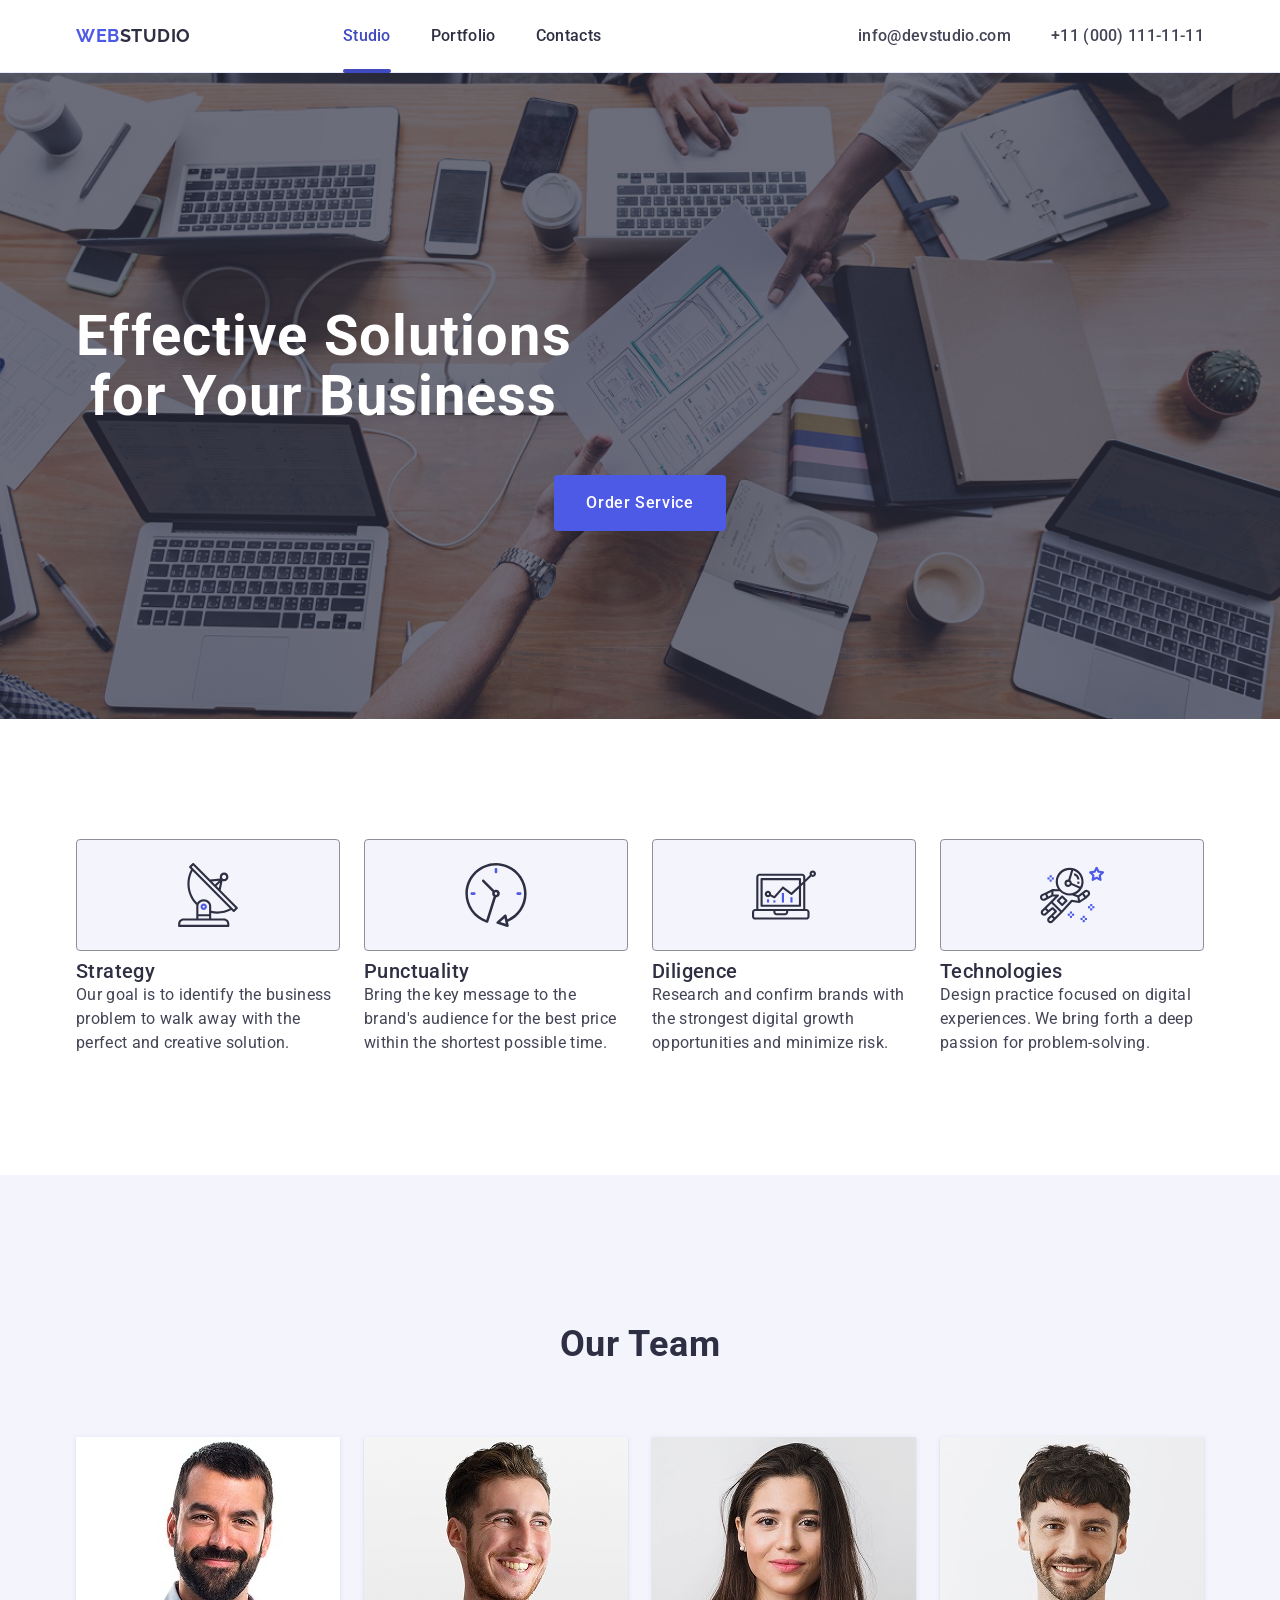
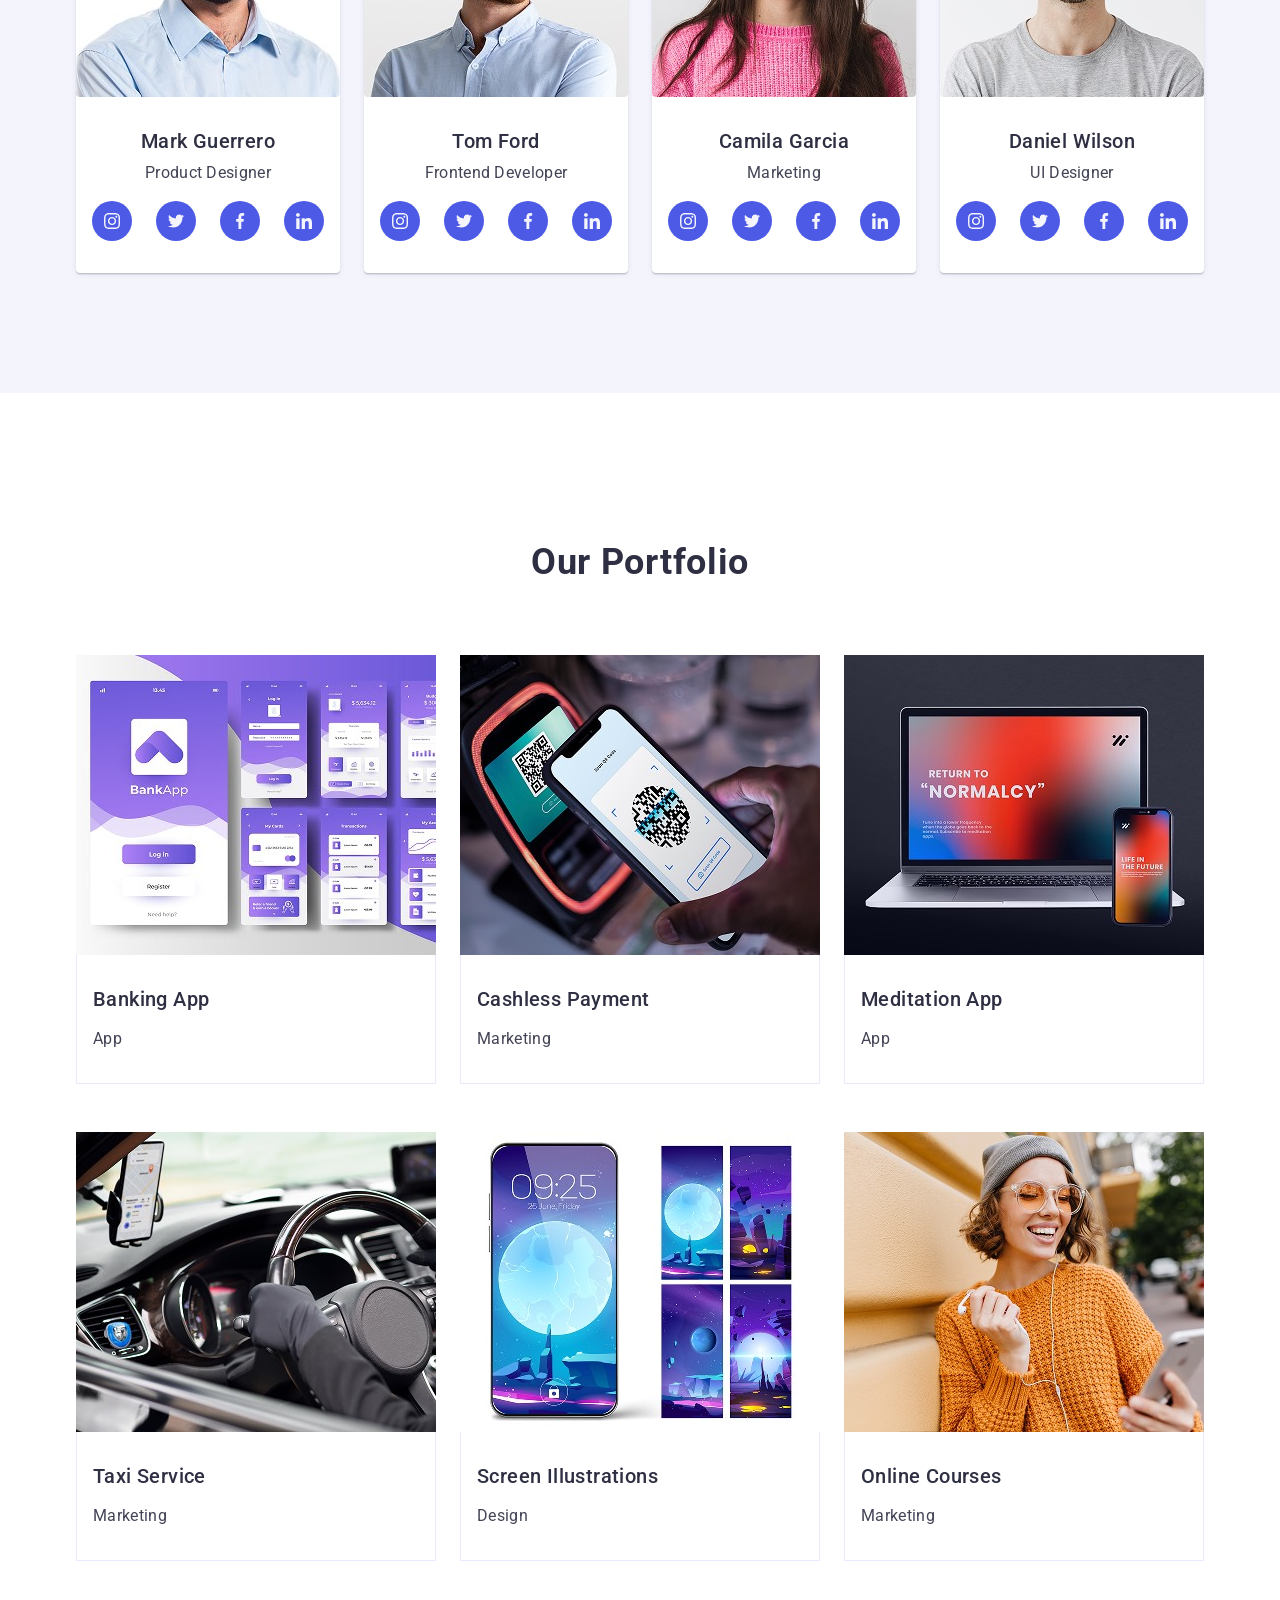
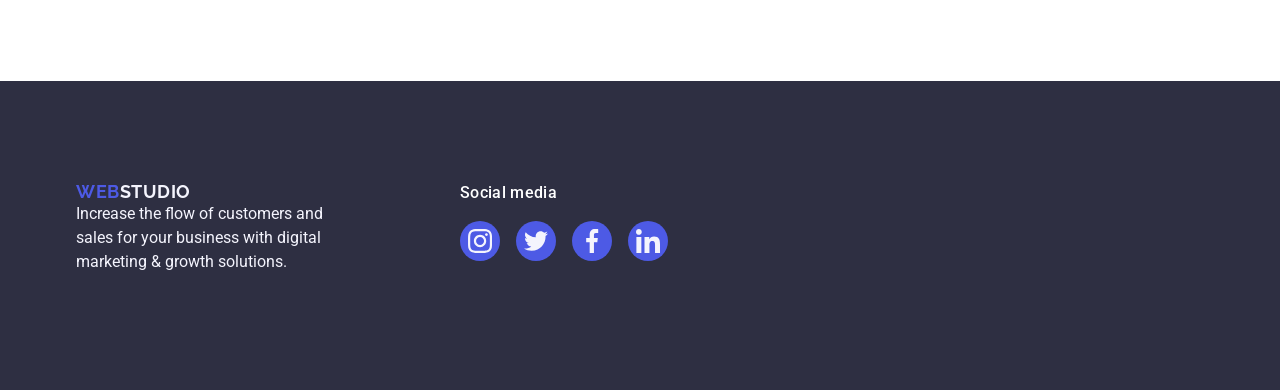
==== commit 4dbd7f5d: "add icons" ====
--- a/css/styles.css
+++ b/css/styles.css
@@ -2,6 +2,9 @@
     font-family: "Roboto", sans-serif;
     color: #434455;
     background-color: #ffffff;
+}
+p{
+    margin: 0;
 }
 
 img {
@@ -124,7 +127,7 @@
     color: #4d5ae5;
     text-decoration: none;
     display: inline-block;
-    /*margin-bottom: 16px;*/
+    
 }
 
 .footer-logo-span {
@@ -136,6 +139,7 @@
     line-height: 1.5;
     color: #f4f4fd;
     max-width: 264px;
+    margin-bottom: 16px;
 }
 
 /* RIGHT BLOCK */
@@ -154,6 +158,7 @@
     list-style: none;
     padding: 0;
     margin: 0;
+  
 }
 
 .footer-social-item {
@@ -650,4 +655,12 @@
     height: 16px;
     fill: #F4F4FD;
     transition: fill 250ms cubic-bezier(0.4, 0, 0.2, 1);
+}
+.footer-social-title {
+    font-size: 16px;
+    font-weight: 500;
+    line-height: 1.5;
+    letter-spacing: 0.02em;
+    color: #ffffff;
+    margin-bottom: 16px;
 }
